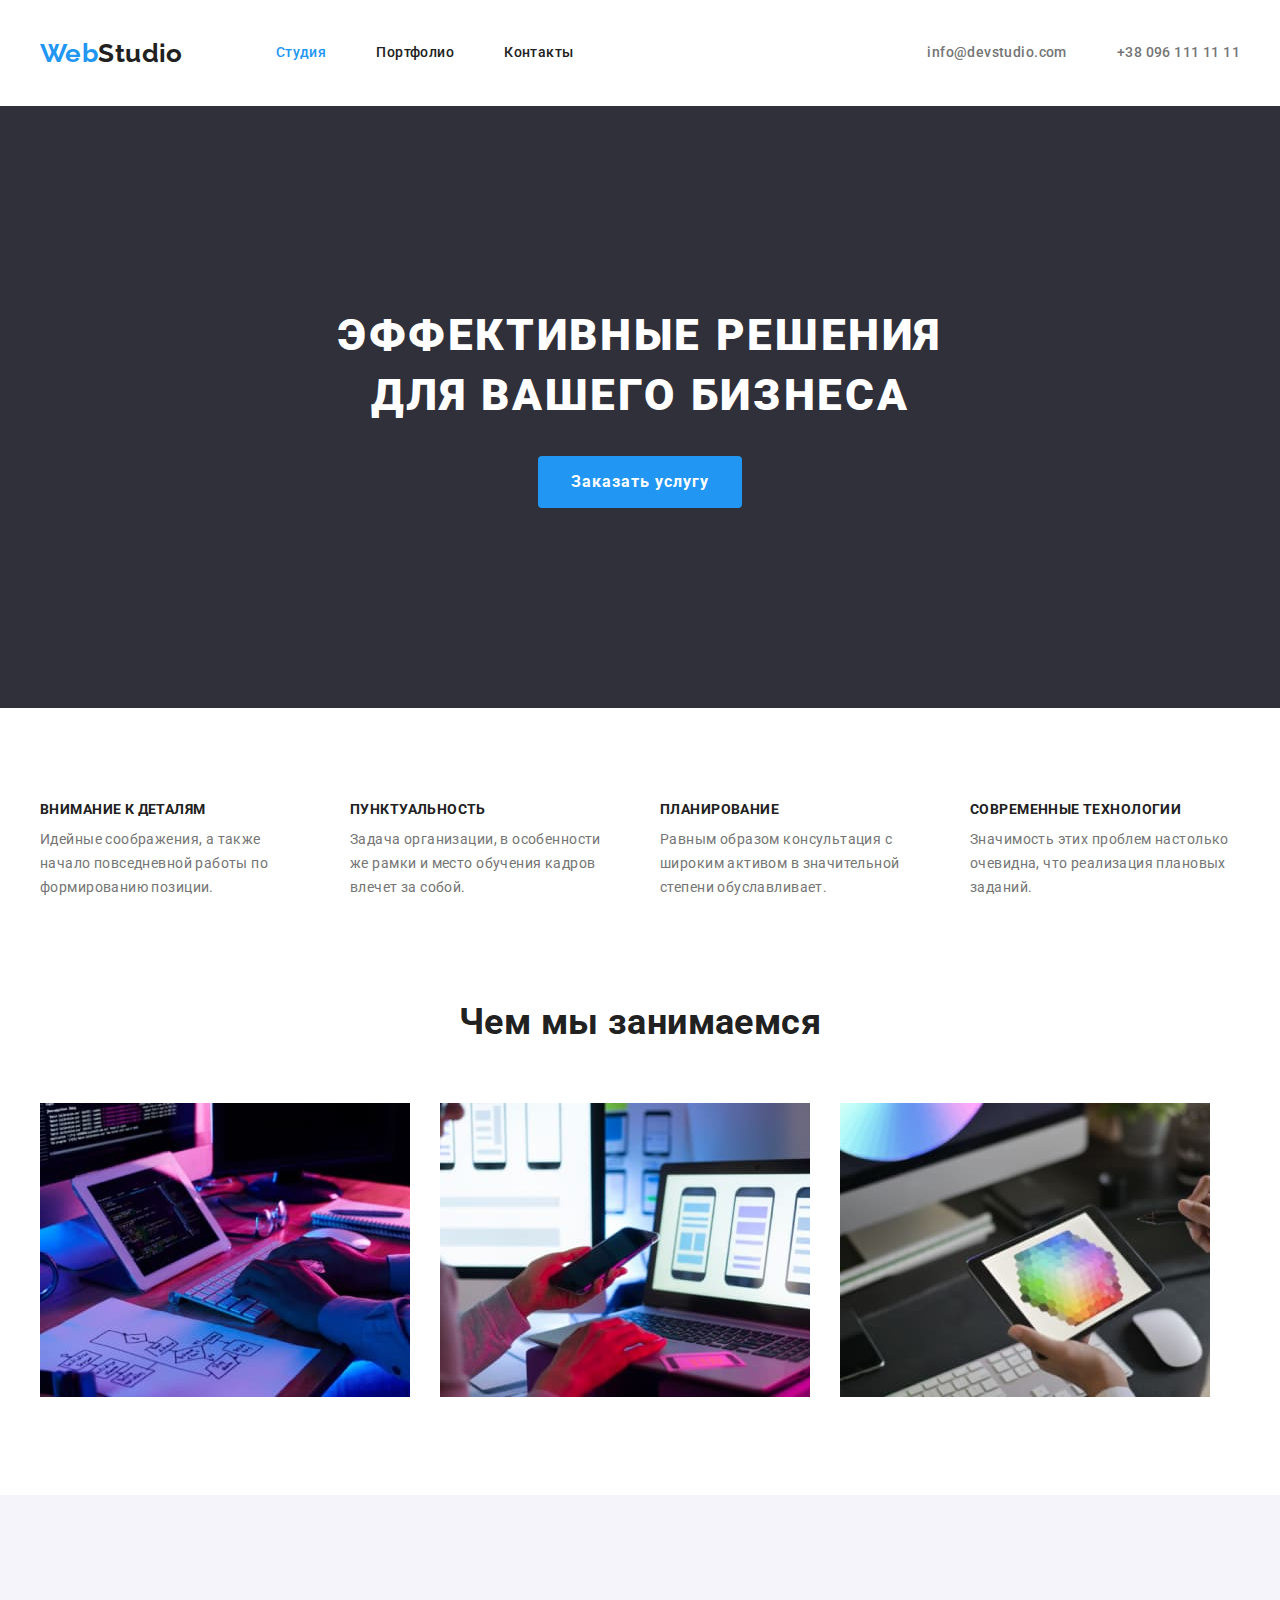
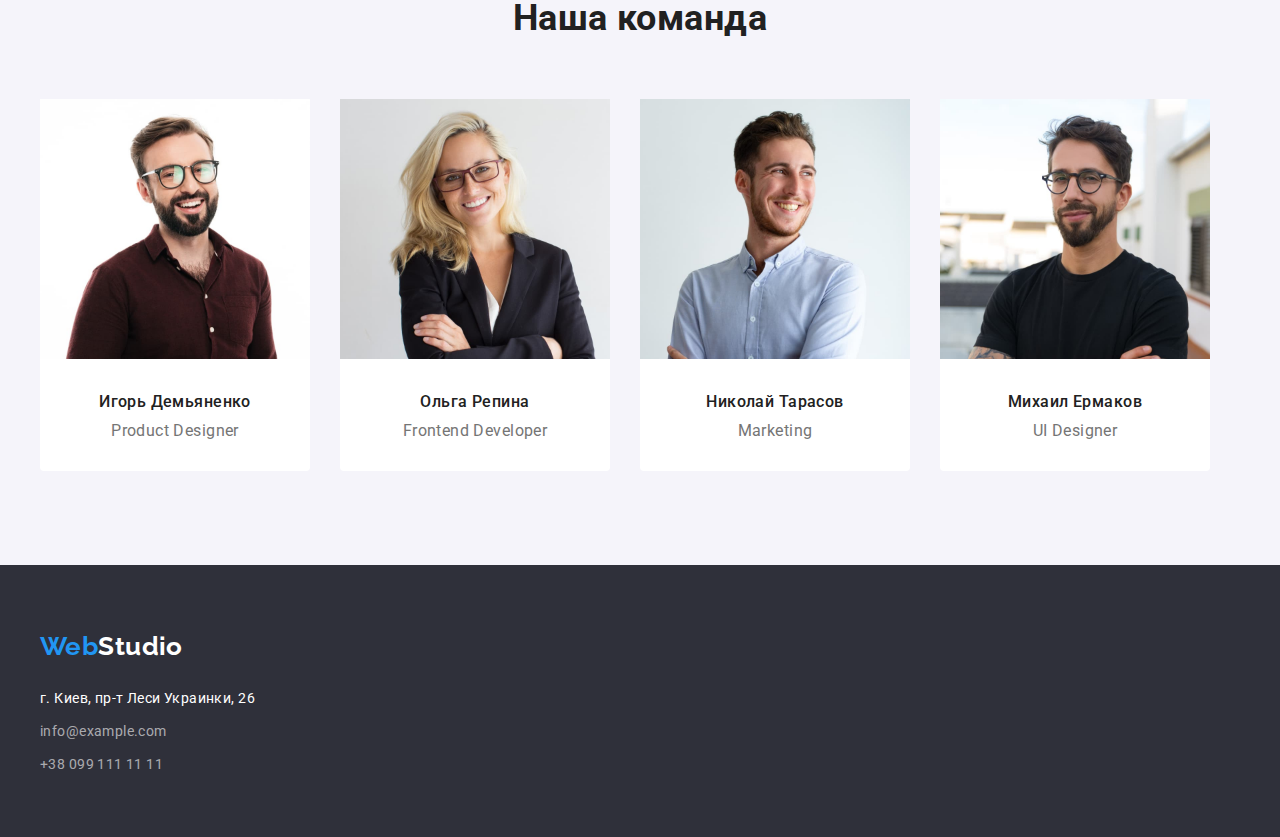
==== index.html @ 33254039 "Add files via upload" ====
<!DOCTYPE html>
<html lang="ru">

<head>
    <meta charset="UTF-8">
    <meta http-equiv="X-UA-Compatible" content="IE=edge">
    <meta name="viewport" content="width=device-width, initial-scale=1.0">
    <title>HW3</title>
    <link
        href="https://fonts.googleapis.com/css2?family=Raleway:wght@700&family=Roboto:wght@400;500;700;900&display=swap"
        rel="stylesheet">
    <link rel="stylesheet" href="css/modern-normalize.css">
    <link rel="stylesheet" href="css/styles.css">
</head>

<body>
    <header class="header">
        <div class="container">
            <a href="" class="logo"><span>Web</span>Studio</a>
            <nav>
                <ul class="menu-list">
                    <li class="menu-item"><a href="./index.html" class="link active">Студия</a></li>
                    <li class="menu-item"><a href="./portfolio.html" class="link">Портфолио</a></li>
                    <li class="menu-item"><a href="" class="link">Контакты</a></li>
                </ul>
            </nav>
            <ul class="contact-list">
                <li class="item"><a href="mailto:info@devstudio.com" class="link">info@devstudio.com</a></li>
                <li class="item"><a href="tel:+380961111111" class="link">+38 096 111 11 11</a></li>
            </ul>
        </div>
    </header>

    <main>
        <section class="hero">
            <h1 class="title">Эффективные решения <br> для вашего бизнеса</h1>
            <button type="button" class="btn">Заказать услугу</button>
        </section>

        <section class="section">
            <div class="container">
                <ul class="features-list">
                    <li class="features-item">
                        <h3 class="features-title">Внимание к деталям</h3>
                        <p class="features-text">Идейные соображения, а также начало повседневной работы по формированию позиции.</p>
                    </li>
                    <li class="features-item">
                        <h3 class="features-title">Пунктуальность</h3>
                        <p class="features-text">Задача организации, в особенности же рамки и место обучения кадров влечет за собой.</p>
                    </li>
                    <li class="features-item">
                        <h3 class="features-title">Планирование</h3>
                        <p class="features-text">Равным образом консультация с широким активом в значительной степени обуславливает.</p>
                    </li>
                    <li class="features-item">
                        <h3 class="features-title">Современные технологии</h3>
                        <p class="features-text">Значимость этих проблем настолько очевидна, что реализация плановых заданий.</p>
                    </li>
                </ul>
            </div>
        </section>

        <section class="section section-work">
            <h2 class="section-title">Чем мы занимаемся</h2>
            <div class="container">
                <ul class="work">
                    <li class="work-item">
                        <a href=""><img src="images/img1.jpg" alt="work at the computer" width="370"></a>
                    </li>
                    <li class="work-item">
                        <a href=""><img src="images/img2.jpg" alt="work at the phone" width="370"></a>
                    </li>
                    <li class="work-item">
                        <a href=""><img src="images/img3.jpg" alt="work at the tablet" width="370"></a>
                    </li>
                </ul>
            </div>
        </section>

        <section class="section section-team">
            <h2 class="section-title">Наша команда</h2>
            <div class="container">
                <ul class="team">
                    <li class="team-item">
                        <img src="images/photo1.jpg" alt="the guy in the picture" width="270">
                        <h3 class="team-title">Игорь Демьяненко</h3>
                        <p lang="en" class="team-text">Product Designer</p>
                    </li>
                    <li class="team-item">
                        <img src="images/photo2.jpg" alt="the girl in the picture" width="270">
                        <h3 class="team-title">Ольга Репина</h3>
                        <p lang="en" class="team-text">Frontend Developer</p>
                    </li>
                    <li class="team-item">
                        <img src="images/photo3.jpg" alt="the guy in the picture" width="270">
                        <h3 class="team-title">Николай Тарасов</h3>
                        <p lang="en" class="team-text">Marketing</p>
                    </li>
                    <li class="team-item">
                        <img src="images/photo4.jpg" alt="the guy in the picture" width="270">
                        <h3 class="team-title">Михаил Ермаков</h3>
                        <p lang="en" class="team-text">UI Designer</p>
                    </li>
                </ul>
            </div>
        </section>
    </main>

    <footer class="footer">
        <div class="container">
            <a href="" class="logo"><span>Web</span>Studio</a>
            <address class="footer-address">
                <p class="footer-text">г. Киев, пр-т Леси Украинки, 26</p>
                <a href="mailto:info@example.com" class="footer-link">info@example.com</a>
                <a href="tel:+380991111111" class="footer-link">+38 099 111 11 11</a>
            </address>
        </div>
    </footer>      
</body>

</html>
---- css/styles.css ----
:root {
    --primary-title-color: #212121;
    --primary-text-color: #757575;
    --blue-color: #2196f3;
    --primary-white-color: #ffffff;
    --bg-color: #2f303a;
    --secondary-bg-color: #F5F4FA;
}

body {
    font-size: 14px;
    line-height: 1.14;
    background-color: var(--primary-white-color);
    color: var(--primary-title-color);
    font-family: "Roboto", sans-serif;
    letter-spacing: 0.03em;
}

.active {
    color: var(--blue-color);
}

button {
    cursor: pointer;
}

a {
    color: inherit;
    text-decoration: none;
}

ul {
    list-style: none;
}

h1,
h2,
h3,
h4,
h5,
h6,
p,
ul {
    margin: 0;
    padding: 0;
}

.container {
    width: 1230px;
    padding: 0 15px;
    margin: 0 auto;
}

.section {
    padding: 94px 0;
}

/* Header */
.header {
    padding: 32px 0;
}
.header.portfolio {
    border-bottom: 1px solid #ECECEC;
}

.header .container {
    display: flex;
    align-items: center;
}

.logo {
    margin-right: 93px;

    font-family: "Raleway", sans-serif;
    font-weight: 700;
    font-size: 26px;
    line-height: 1.62;
}

.logo span {
    color: var(--blue-color);
}

.menu-list {
    display: flex;
    margin: 0 -25px;
}

.menu-list .link {
    padding: 15px 0;

    font-weight: 500;
}

.menu-item {
    margin: 0 25px;
}

.header .link:hover,
.header .link:focus {
    color: var(--blue-color);
}

.contact-list {
    display: flex;
    margin-left: auto;
}

.contact-list > .item:not(:last-child) {
    margin-right: 50px;
}

.contact-list .link {
    padding: 15px 0;

    color: var(--primary-text-color);
    font-weight: 500;
}

/* Hero */
.hero {
    padding: 200px 0;
    text-align: center;

    background-color: var(--bg-color);
}
.hero .title {
    margin-bottom: 30px;

    color: var(--primary-white-color);
    font-weight: 900;
    font-size: 44px;
    line-height: 1.36;
    text-align: center;
    letter-spacing: 0.06em;
    text-transform: uppercase;
}
.hero .btn {
    min-width: 200px;
    padding: 10px 32px;
    border: 1px solid transparent;
    border-radius: 4px;

    font-size: 16px;
    font-weight: 700;
    line-height: 1.87;
    letter-spacing: 0.06em;
    color: var(--primary-white-color);
    background-color: var(--blue-color);
}

/* Features */
.features-list {
    display: flex;
    flex-wrap: wrap;
    margin: -20px;
}
.features-item {
    width: 270px;
    margin: 20px;
}
.features-title {
    margin-bottom: 10px;

    font-size: 14px;
    line-height: 1.14;
    font-weight: 700;
    text-transform: uppercase;
}
.features-text {
    line-height: 1.71;
    color: var(--primary-text-color);
}

.section-title {
    margin-bottom: 50px;

    font-size: 36px;
    font-weight: 700;
    line-height: 1.66;
    text-align: center;
}

/* Work */
.section.section-work {
    padding-top: 0;
}
.work {
    display: flex;
    flex-wrap: wrap;
    margin: -15px;
}
.work-item {
    margin: 15px;
}

/* Team */
.section-team {
    background-color: var(--secondary-bg-color);
}
.team {
    display: flex;
    flex-wrap: wrap;
    margin: -15px;
}
.team-item {
    width: 270px;
    margin: 15px;
    padding-bottom: 30px;   
    text-align: center;
    border-radius: 0px 0px 4px 4px;

    background-color: var(--primary-white-color);
}
.team-title {
    margin-top: 30px;

    font-weight: 500;
    font-size: 16px;
    line-height: 1.18;
}
.team-text {
    margin-top: 10px;

    color: var(--primary-text-color);
    font-size: 16px;
    line-height: 1.18;
}

/* Portfolio */
.filter {
    display: flex;
    justify-content: center;
    margin: -8px;
    margin-bottom: 50px;
}
.filter-btn {
    margin: 8px;
    padding: 6px 22px;
    border: 1px solid transparent;
    border-radius: 4px;

    font-weight: 500;
    font-size: 16px;
    line-height: 1.62;
    background-color: #f5f4fa;
}
.filter-btn:hover,
.filter-btn:focus {
    color: var(--primary-white-color);
    background-color: var(--blue-color);
}

/* Projects */
.projects {
    display: flex;
    flex-wrap: wrap;
    margin: -15px;
}
.project-item {
    width: 370px;
    margin: 15px;
    padding-bottom: 20px;

    background-color: #ffffff;
    border: 1px solid #EEEEEE;
}
.project-img {
    width: 100%;
    margin-bottom: 20px;
}
.project-about {
    padding-left: 24px;
}
.project-title {
    margin-bottom: 4px;

    font-size: 18px;
    font-weight: 700;
    line-height: 2;
    letter-spacing: 0.06em;
}
.project-text {
    font-size: 16px;
    line-height: 1.87;
    color: var(--primary-text-color);
}

/* Footer */
.footer {
    padding: 60px 0;

    background-color: var(--bg-color);
}
.footer .logo {
    display: inline-block;
    margin-bottom: 20px;

    color: var(--primary-white-color);
}
.footer-address {
    display: flex;
    flex-direction: column;

    font-style: normal;
}
.footer-text {
    margin-bottom: 9px;

    color: var(--primary-white-color);
    line-height: 1.71;
}
.footer-link {
    line-height: 1.71;
    color: rgba(255, 255, 255, 0.6);
}
.footer-link:not(:last-child) {
    margin-bottom: 9px;
}
.footer-link:hover,
.footer-link:focus {
    color: var(--blue-color);
}
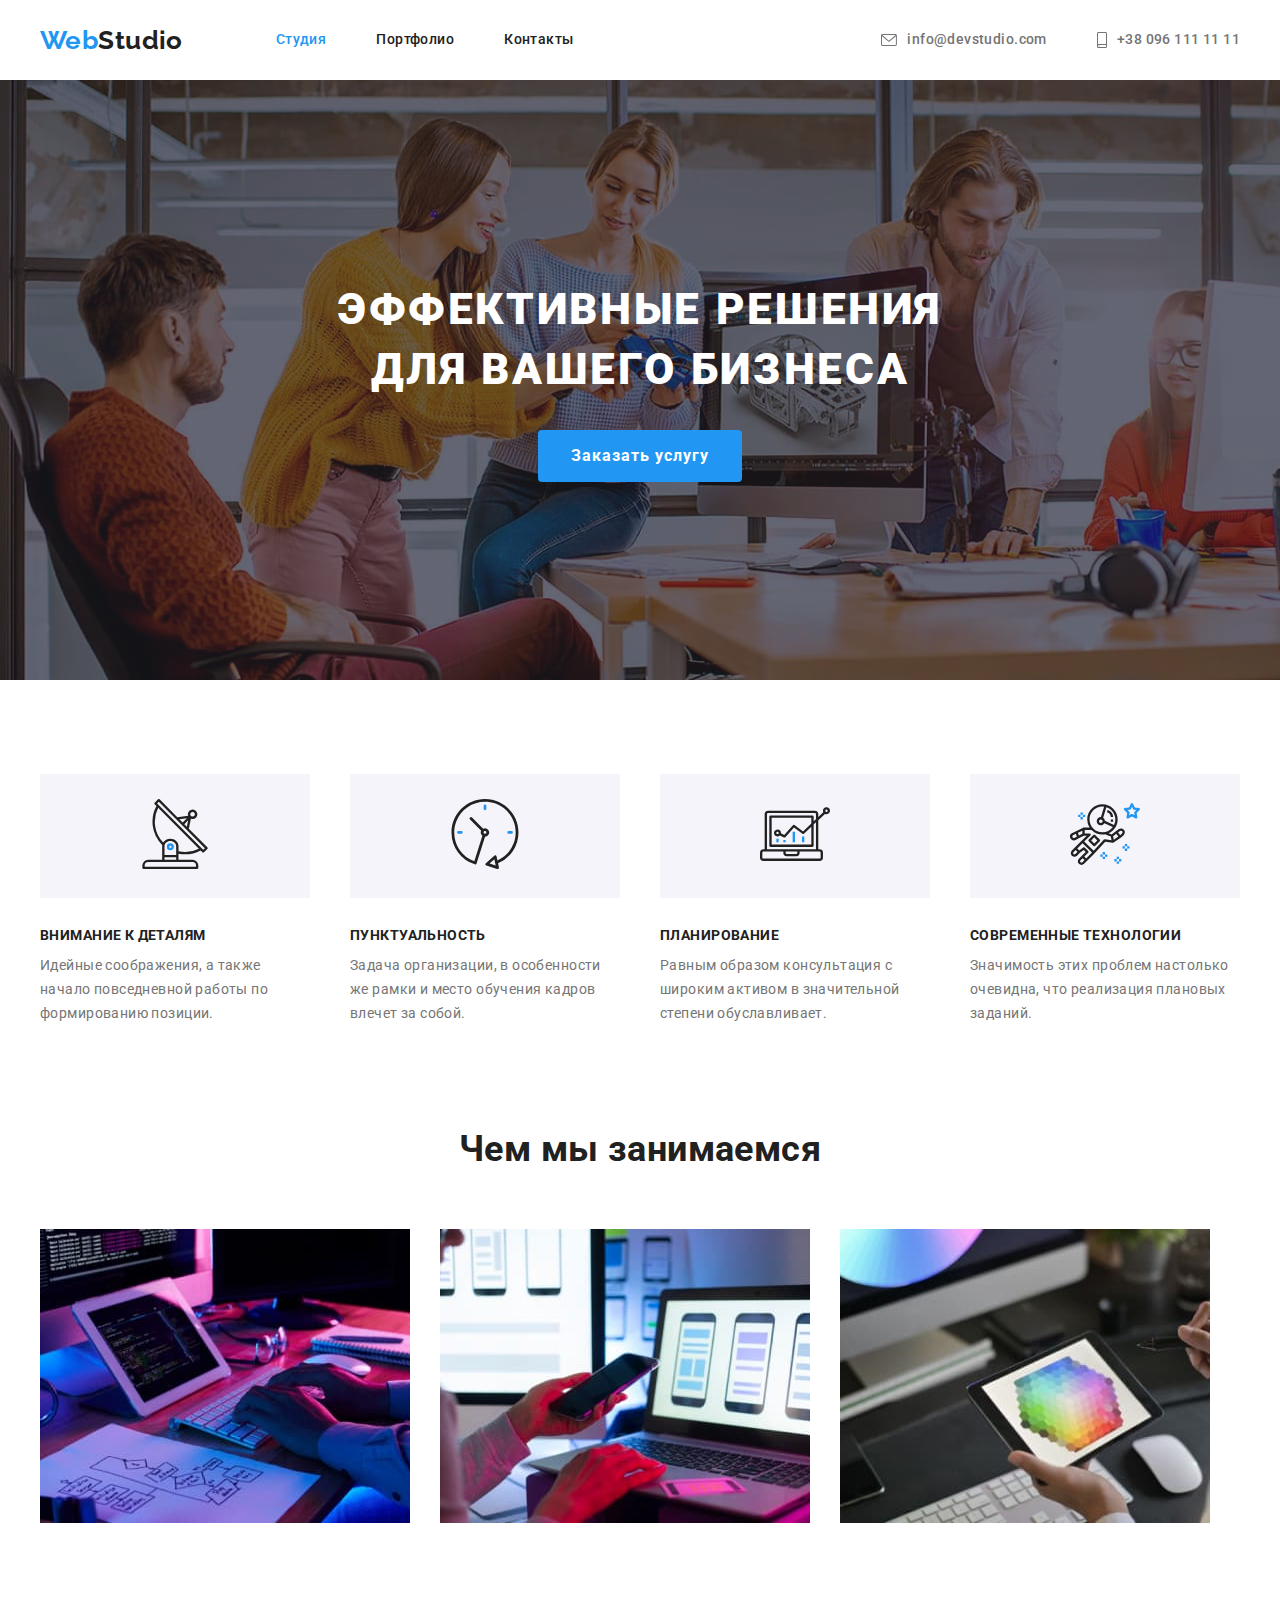
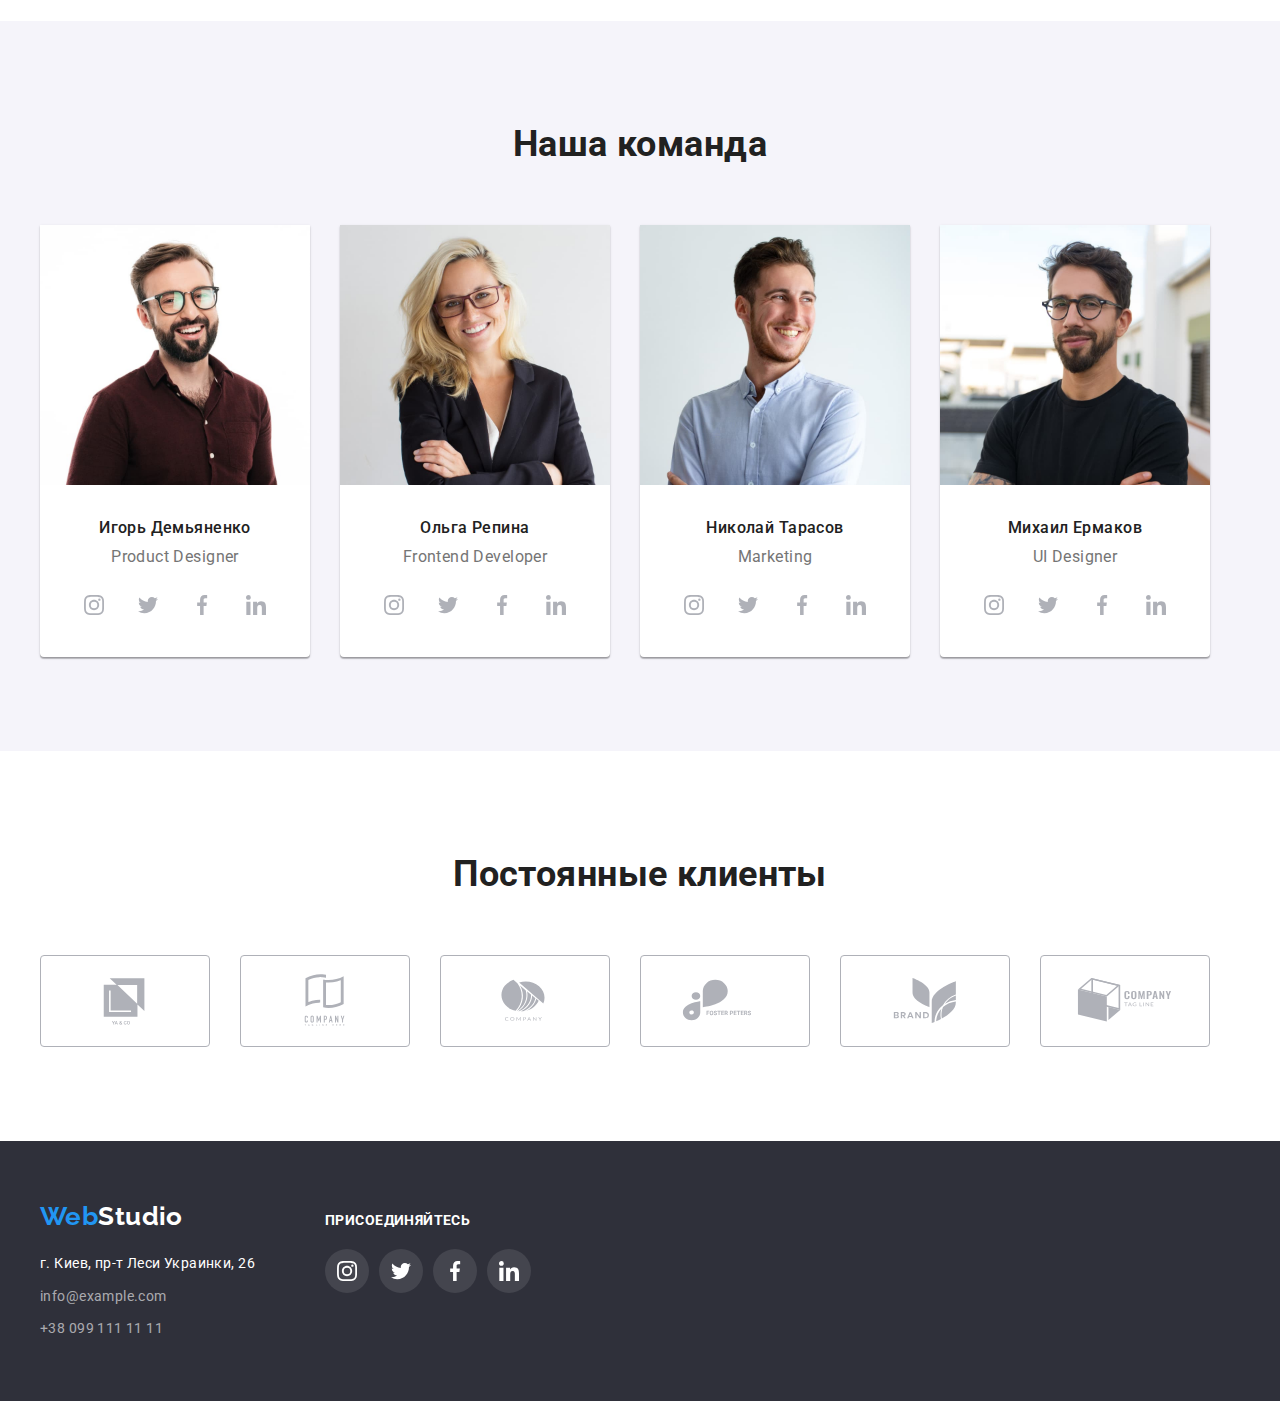
==== commit 8ba84ecc: "finished" ====
--- a/index.html
+++ b/index.html
@@ -25,8 +25,22 @@
                 </ul>
             </nav>
             <ul class="contact-list">
-                <li class="item"><a href="mailto:info@devstudio.com" class="link">info@devstudio.com</a></li>
-                <li class="item"><a href="tel:+380961111111" class="link">+38 096 111 11 11</a></li>
+                <li class="item">
+                    <a href="mailto:info@devstudio.com" class="link">
+                        <svg class="contact-icon icon-mail">
+                            <use href="./images/icon.svg#icon-icon-mail"></use>
+                        </svg>
+                        info@devstudio.com
+                    </a>
+                </li>
+                <li class="item">
+                    <a href="tel:+380961111111" class="link">
+                        <svg class="contact-icon icon-smartphone">
+                            <use href="./images/icon.svg#icon-smartphone"></use>
+                        </svg>
+                        +38 096 111 11 11
+                    </a>
+                </li>
             </ul>
         </div>
     </header>
@@ -41,20 +55,44 @@
             <div class="container">
                 <ul class="features-list">
                     <li class="features-item">
+                        <div class="features-icon">
+                            <svg class="icon" width="70" height="70">
+                                <use href="./images/icon.svg#icon-antenna"></use>
+                            </svg>
+                        </div>
                         <h3 class="features-title">Внимание к деталям</h3>
-                        <p class="features-text">Идейные соображения, а также начало повседневной работы по формированию позиции.</p>
+                        <p class="features-text">Идейные соображения, а также начало повседневной работы по формированию
+                            позиции.</p>
                     </li>
                     <li class="features-item">
+                        <div class="features-icon">
+                            <svg class="icon" width="70" height="70">
+                                <use href="./images/icon.svg#icon-clock"></use>
+                            </svg>
+                        </div>
                         <h3 class="features-title">Пунктуальность</h3>
-                        <p class="features-text">Задача организации, в особенности же рамки и место обучения кадров влечет за собой.</p>
+                        <p class="features-text">Задача организации, в особенности же рамки и место обучения кадров
+                            влечет за собой.</p>
                     </li>
                     <li class="features-item">
+                        <div class="features-icon">
+                            <svg class="icon" width="70" height="70">
+                                <use href="./images/icon.svg#icon-diagram"></use>
+                            </svg>
+                        </div>
                         <h3 class="features-title">Планирование</h3>
-                        <p class="features-text">Равным образом консультация с широким активом в значительной степени обуславливает.</p>
+                        <p class="features-text">Равным образом консультация с широким активом в значительной степени
+                            обуславливает.</p>
                     </li>
                     <li class="features-item">
+                        <div class="features-icon">
+                            <svg class="icon" width="70" height="70">
+                                <use href="./images/icon.svg#icon-astronaut"></use>
+                            </svg>
+                        </div>
                         <h3 class="features-title">Современные технологии</h3>
-                        <p class="features-text">Значимость этих проблем настолько очевидна, что реализация плановых заданий.</p>
+                        <p class="features-text">Значимость этих проблем настолько очевидна, что реализация плановых
+                            заданий.</p>
                     </li>
                 </ul>
             </div>
@@ -85,21 +123,159 @@
                         <img src="images/photo1.jpg" alt="the guy in the picture" width="270">
                         <h3 class="team-title">Игорь Демьяненко</h3>
                         <p lang="en" class="team-text">Product Designer</p>
+                        <div class="social">
+                            <a href="https://www.instagram.com/" class="social-link" target="_blank">
+                                <svg class="icon" width="70" height="70">
+                                    <use href="./images/icon.svg#icon-instagram-2"></use>
+                                </svg>
+                            </a>
+                            <a href="https://www.twitter.com/" class="social-link" target="_blank">
+                                <svg class="icon" width="70" height="70">
+                                    <use href="./images/icon.svg#icon-twitter-1"></use>
+                                </svg>
+                            </a>
+                            <a href="https://www.facebook.com/" class="social-link" target="_blank">
+                                <svg class="icon" width="70" height="70">
+                                    <use href="./images/icon.svg#icon-facebook-1"></use>
+                                </svg>
+                            </a>
+                            <a href="https://www.linkedin.com/" class="social-link" target="_blank">
+                                <svg class="icon" width="70" height="70">
+                                    <use href="./images/icon.svg#icon-linkedin-1"></use>
+                                </svg>
+                            </a>
+                        </div>
                     </li>
                     <li class="team-item">
                         <img src="images/photo2.jpg" alt="the girl in the picture" width="270">
                         <h3 class="team-title">Ольга Репина</h3>
                         <p lang="en" class="team-text">Frontend Developer</p>
+                        <div class="social">
+                            <a href="https://www.instagram.com/" class="social-link" target="_blank">
+                                <svg class="icon" width="70" height="70">
+                                    <use href="./images/icon.svg#icon-instagram-2"></use>
+                                </svg>
+                            </a>
+                            <a href="https://www.twitter.com/" class="social-link" target="_blank">
+                                <svg class="icon" width="70" height="70">
+                                    <use href="./images/icon.svg#icon-twitter-1"></use>
+                                </svg>
+                            </a>
+                            <a href="https://www.facebook.com/" class="social-link" target="_blank">
+                                <svg class="icon" width="70" height="70">
+                                    <use href="./images/icon.svg#icon-facebook-1"></use>
+                                </svg>
+                            </a>
+                            <a href="https://www.linkedin.com/" class="social-link" target="_blank">
+                                <svg class="icon" width="70" height="70">
+                                    <use href="./images/icon.svg#icon-linkedin-1"></use>
+                                </svg>
+                            </a>
+                        </div>
                     </li>
                     <li class="team-item">
                         <img src="images/photo3.jpg" alt="the guy in the picture" width="270">
                         <h3 class="team-title">Николай Тарасов</h3>
                         <p lang="en" class="team-text">Marketing</p>
+                        <div class="social">
+                            <a href="https://www.instagram.com/" class="social-link" target="_blank">
+                                <svg class="icon" width="70" height="70">
+                                    <use href="./images/icon.svg#icon-instagram-2"></use>
+                                </svg>
+                            </a>
+                            <a href="https://www.twitter.com/" class="social-link" target="_blank">
+                                <svg class="icon" width="70" height="70">
+                                    <use href="./images/icon.svg#icon-twitter-1"></use>
+                                </svg>
+                            </a>
+                            <a href="https://www.facebook.com/" class="social-link" target="_blank">
+                                <svg class="icon" width="70" height="70">
+                                    <use href="./images/icon.svg#icon-facebook-1"></use>
+                                </svg>
+                            </a>
+                            <a href="https://www.linkedin.com/" class="social-link" target="_blank">
+                                <svg class="icon" width="70" height="70">
+                                    <use href="./images/icon.svg#icon-linkedin-1"></use>
+                                </svg>
+                            </a>
+                        </div>
                     </li>
                     <li class="team-item">
                         <img src="images/photo4.jpg" alt="the guy in the picture" width="270">
                         <h3 class="team-title">Михаил Ермаков</h3>
                         <p lang="en" class="team-text">UI Designer</p>
+                        <div class="social">
+                            <a href="https://www.instagram.com/" class="social-link" target="_blank">
+                                <svg class="icon" width="70" height="70">
+                                    <use href="./images/icon.svg#icon-instagram-2"></use>
+                                </svg>
+                            </a>
+                            <a href="https://www.twitter.com/" class="social-link" target="_blank">
+                                <svg class="icon" width="70" height="70">
+                                    <use href="./images/icon.svg#icon-twitter-1"></use>
+                                </svg>
+                            </a>
+                            <a href="https://www.facebook.com/" class="social-link" target="_blank">
+                                <svg class="icon" width="70" height="70">
+                                    <use href="./images/icon.svg#icon-facebook-1"></use>
+                                </svg>
+                            </a>
+                            <a href="https://www.linkedin.com/" class="social-link" target="_blank">
+                                <svg class="icon" width="70" height="70">
+                                    <use href="./images/icon.svg#icon-linkedin-1"></use>
+                                </svg>
+                            </a>
+                        </div>
+                    </li>
+                </ul>
+            </div>
+        </section>
+
+        <section class="section section-clients">
+            <h2 class="section-title">Постоянные клиенты</h2>
+            <div class="container">
+                <ul class="clients-logo">
+                    <li class="clients-item">
+                        <a href="" class="link">
+                            <svg class="icon" width="106" height="60">
+                                <use href="./images/icon.svg#icon-Logo1"></use>
+                            </svg>
+                        </a>
+                    </li>
+                    <li class="clients-item">
+                        <a href="" class="link">
+                            <svg class="icon" width="106" height="60">
+                                <use href="./images/icon.svg#icon-Logo2"></use>
+                            </svg>
+                        </a>
+                    </li>
+                    <li class="clients-item">
+                        <a href="" class="link">
+                            <svg class="icon" width="106" height="60">
+                                <use href="./images/icon.svg#icon-Logo3"></use>
+                            </svg>
+                        </a>
+                    </li>
+                    <li class="clients-item">
+                        <a href="" class="link">
+                            <svg class="icon" width="106" height="60">
+                                <use href="./images/icon.svg#icon-Logo4"></use>
+                            </svg>
+                        </a>
+                    </li>
+                    <li class="clients-item">
+                        <a href="" class="link">
+                            <svg class="icon" width="106" height="60">
+                                <use href="./images/icon.svg#icon-Logo5"></use>
+                            </svg>
+                        </a>
+                    </li>
+                    <li class="clients-item">
+                        <a href="" class="link">
+                            <svg class="icon" width="106" height="60">
+                                <use href="./images/icon.svg#icon-Logo6"></use>
+                            </svg>
+                        </a>
                     </li>
                 </ul>
             </div>
@@ -108,14 +284,50 @@
 
     <footer class="footer">
         <div class="container">
-            <a href="" class="logo"><span>Web</span>Studio</a>
-            <address class="footer-address">
-                <p class="footer-text">г. Киев, пр-т Леси Украинки, 26</p>
-                <a href="mailto:info@example.com" class="footer-link">info@example.com</a>
-                <a href="tel:+380991111111" class="footer-link">+38 099 111 11 11</a>
-            </address>
+            <div class="footer-address">
+                <a href="" class="logo"><span>Web</span>Studio</a>
+                <address class="address">
+                    <p class="footer-text">г. Киев, пр-т Леси Украинки, 26</p>
+                    <a href="mailto:info@example.com" class="footer-link">info@example.com</a>
+                    <a href="tel:+380991111111" class="footer-link">+38 099 111 11 11</a>
+                </address>
+            </div>
+
+            <div class="footer-social">
+                <p class="text">присоединяйтесь</p>
+                <ul class="social-links">
+                    <li class="item">
+                        <a href="https://www.instagram.com/" class="social-link" target="_blank">
+                            <svg class="icon" width="70" height="70">
+                                <use href="./images/icon.svg#icon-instagram-2"></use>
+                            </svg>
+                        </a>
+                    </li>
+                    <li class="item">
+                        <a href="https://www.twitter.com/" class="social-link" target="_blank">
+                            <svg class="icon" width="70" height="70">
+                                <use href="./images/icon.svg#icon-twitter-1"></use>
+                            </svg>
+                        </a>
+                    </li>
+                    <li class="item">
+                        <a href="https://www.facebook.com/" class="social-link" target="_blank">
+                            <svg class="icon" width="70" height="70">
+                                <use href="./images/icon.svg#icon-facebook-1"></use>
+                            </svg>
+                        </a>
+                    </li>
+                    <li class="item">
+                        <a href="https://www.linkedin.com/" class="social-link" target="_blank">
+                            <svg class="icon" width="70" height="70">
+                                <use href="./images/icon.svg#icon-linkedin-1"></use>
+                            </svg>
+                        </a>
+                    </li>
+                </ul>
+            </div>
         </div>
-    </footer>      
+    </footer>
 </body>
 
 </html>--- a/css/styles.css
+++ b/css/styles.css
@@ -4,7 +4,8 @@
     --blue-color: #2196f3;
     --primary-white-color: #ffffff;
     --bg-color: #2f303a;
-    --secondary-bg-color: #F5F4FA;
+    --secondary-bg-color: #f5f4fa;
+    --grey-icon-color: #afb1b8;
 }
 
 body {
@@ -56,11 +57,8 @@
 }
 
 /* Header */
-.header {
-    padding: 32px 0;
-}
 .header.portfolio {
-    border-bottom: 1px solid #ECECEC;
+    border-bottom: 1px solid #ececec;
 }
 
 .header .container {
@@ -86,8 +84,10 @@
     margin: 0 -25px;
 }
 
-.menu-list .link {
-    padding: 15px 0;
+.link {
+    display: flex;
+    align-items: center;
+    padding: 32px 0;
 
     font-weight: 500;
 }
@@ -103,7 +103,27 @@
 
 .contact-list {
     display: flex;
+    align-items: center;
     margin-left: auto;
+}
+
+.contact-icon {
+    margin-right: 10px;
+    fill: var(--primary-text-color);
+}
+
+.contact-icon.icon-mail {
+    width: 16px;
+    height: 12px;
+}
+.contact-icon.icon-smartphone {
+    width: 10px;
+    height: 16px;
+}
+
+.link:hover .contact-icon,
+.link:focus .contact-icon {
+    fill: var(--blue-color);
 }
 
 .contact-list > .item:not(:last-child) {
@@ -111,18 +131,24 @@
 }
 
 .contact-list .link {
-    padding: 15px 0;
-
     color: var(--primary-text-color);
-    font-weight: 500;
 }
 
 /* Hero */
 .hero {
     padding: 200px 0;
+    height: 600px;
     text-align: center;
 
     background-color: var(--bg-color);
+    background-image: linear-gradient(
+            to right,
+            rgba(47, 48, 58, 0.4),
+            rgba(47, 48, 58, 0.4)
+        ),
+        url("../images/bg-hero.jpg");
+    background-repeat: no-repeat;
+    background-size: cover;
 }
 .hero .title {
     margin-bottom: 30px;
@@ -159,6 +185,12 @@
     width: 270px;
     margin: 20px;
 }
+.features-icon {
+    padding: 25px 100px;
+    margin-bottom: 30px;
+
+    background-color: var(--secondary-bg-color);
+}
 .features-title {
     margin-bottom: 10px;
 
@@ -206,11 +238,13 @@
 .team-item {
     width: 270px;
     margin: 15px;
-    padding-bottom: 30px;   
+    padding-bottom: 30px;
     text-align: center;
+
     border-radius: 0px 0px 4px 4px;
-
     background-color: var(--primary-white-color);
+    box-shadow: 0px 1px 3px rgba(0, 0, 0, 0.12), 0px 1px 1px rgba(0, 0, 0, 0.14),
+        0px 2px 1px rgba(0, 0, 0, 0.2);
 }
 .team-title {
     margin-top: 30px;
@@ -225,6 +259,68 @@
     color: var(--primary-text-color);
     font-size: 16px;
     line-height: 1.18;
+}
+
+.social {
+    display: flex;
+    justify-content: center;
+    margin-top: 16px;
+}
+.social-link {
+    display: flex;
+    align-items: center;
+    justify-content: center;
+    width: 44px;
+    height: 44px;
+    border-radius: 50%;
+}
+.social-link:not(:last-child),
+.footer .item:not(:last-child) {
+    margin-right: 10px;
+}
+.social-link .icon {
+    width: 20px;
+    height: 20px;
+    fill: var(--grey-icon-color);
+}
+.social-link:hover,
+.social-link:focus {
+    background-color: var(--blue-color);
+}
+.social-link:hover .icon,
+.social-link:focus .icon {
+    fill: var(--primary-white-color);
+}
+
+/* Clients */
+.clients-logo {
+    display: flex;
+    flex-wrap: wrap;
+    margin: -15px;
+}
+.clients-item {
+    margin: 15px;
+}
+.clients-logo .link {
+    align-items: center;
+    justify-content: center;
+    width: 170px;
+    height: 92px;
+
+    color: var(--grey-icon-color);
+    border: 1px solid var(--grey-icon-color);
+    border-radius: 4px;
+}
+.clients-logo .link:hover,
+.clients-logo .link:focus {
+    border-color: var(--blue-color);
+}
+.clients-item .icon {
+    fill: currentColor;
+}
+.clients-logo .link:hover .icon,
+.clients-logo .link:focus .icon {
+    fill: var(--blue-color);
 }
 
 /* Portfolio */
@@ -249,6 +345,7 @@
 .filter-btn:focus {
     color: var(--primary-white-color);
     background-color: var(--blue-color);
+    box-shadow: 0px 1px 1px rgba(0, 0, 0, 0.12), 0px 4px 4px rgba(0, 0, 0, 0.06), 1px 4px 6px rgba(0, 0, 0, 0.16);
 }
 
 /* Projects */
@@ -260,10 +357,18 @@
 .project-item {
     width: 370px;
     margin: 15px;
+
+    background-color: #ffffff;
+    border: 1px solid #eeeeee;
+}
+.project-link {
+    display: block;
     padding-bottom: 20px;
-
-    background-color: #ffffff;
-    border: 1px solid #EEEEEE;
+}
+.project-link:hover,
+.project-link:focus {
+    box-shadow: 0px 1px 1px rgba(0, 0, 0, 0.12), 0px 4px 4px rgba(0, 0, 0, 0.06),
+        1px 4px 6px rgba(0, 0, 0, 0.16);
 }
 .project-img {
     width: 100%;
@@ -292,13 +397,22 @@
 
     background-color: var(--bg-color);
 }
+.footer .container {
+    display: flex;
+    align-items: baseline;
+}
 .footer .logo {
     display: inline-block;
     margin-bottom: 20px;
+    margin-right: 0;
+    line-height: 1.19;
 
     color: var(--primary-white-color);
 }
 .footer-address {
+    margin-right: 70px;
+}
+.address {
     display: flex;
     flex-direction: column;
 
@@ -322,12 +436,23 @@
     color: var(--blue-color);
 }
 
-
-
-
-
-
-
-
-
-
+.footer-social .text {
+    margin-bottom: 20px;
+    font-weight: 700;
+
+    text-transform: uppercase;
+    color: var(--primary-white-color);
+}
+.footer .social-links {
+    display: flex;
+}
+.footer .social-link {
+    background-color: rgba(255, 255, 255, 0.1);
+}
+.footer .social-link:hover,
+.footer .social-link:focus {
+    background-color: var(--blue-color);
+}
+.footer .icon {
+    fill: var(--primary-white-color);
+}
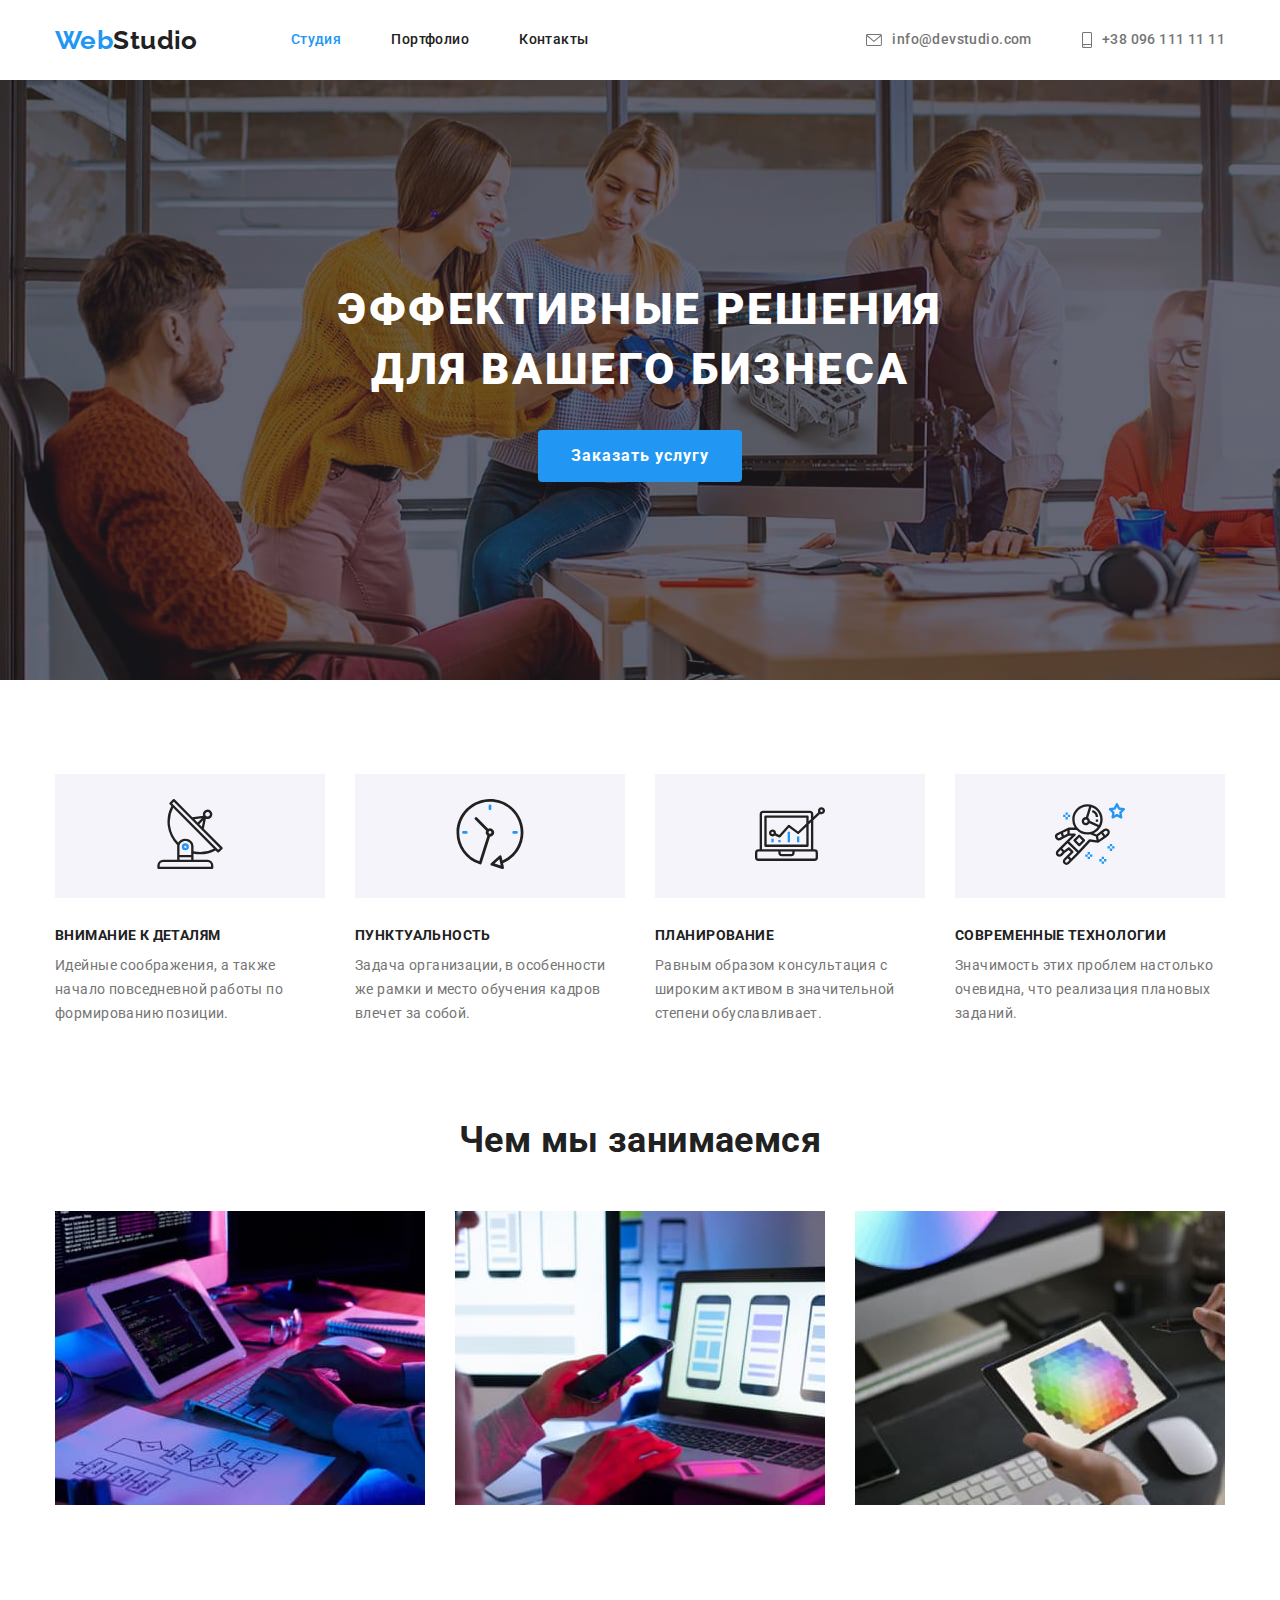
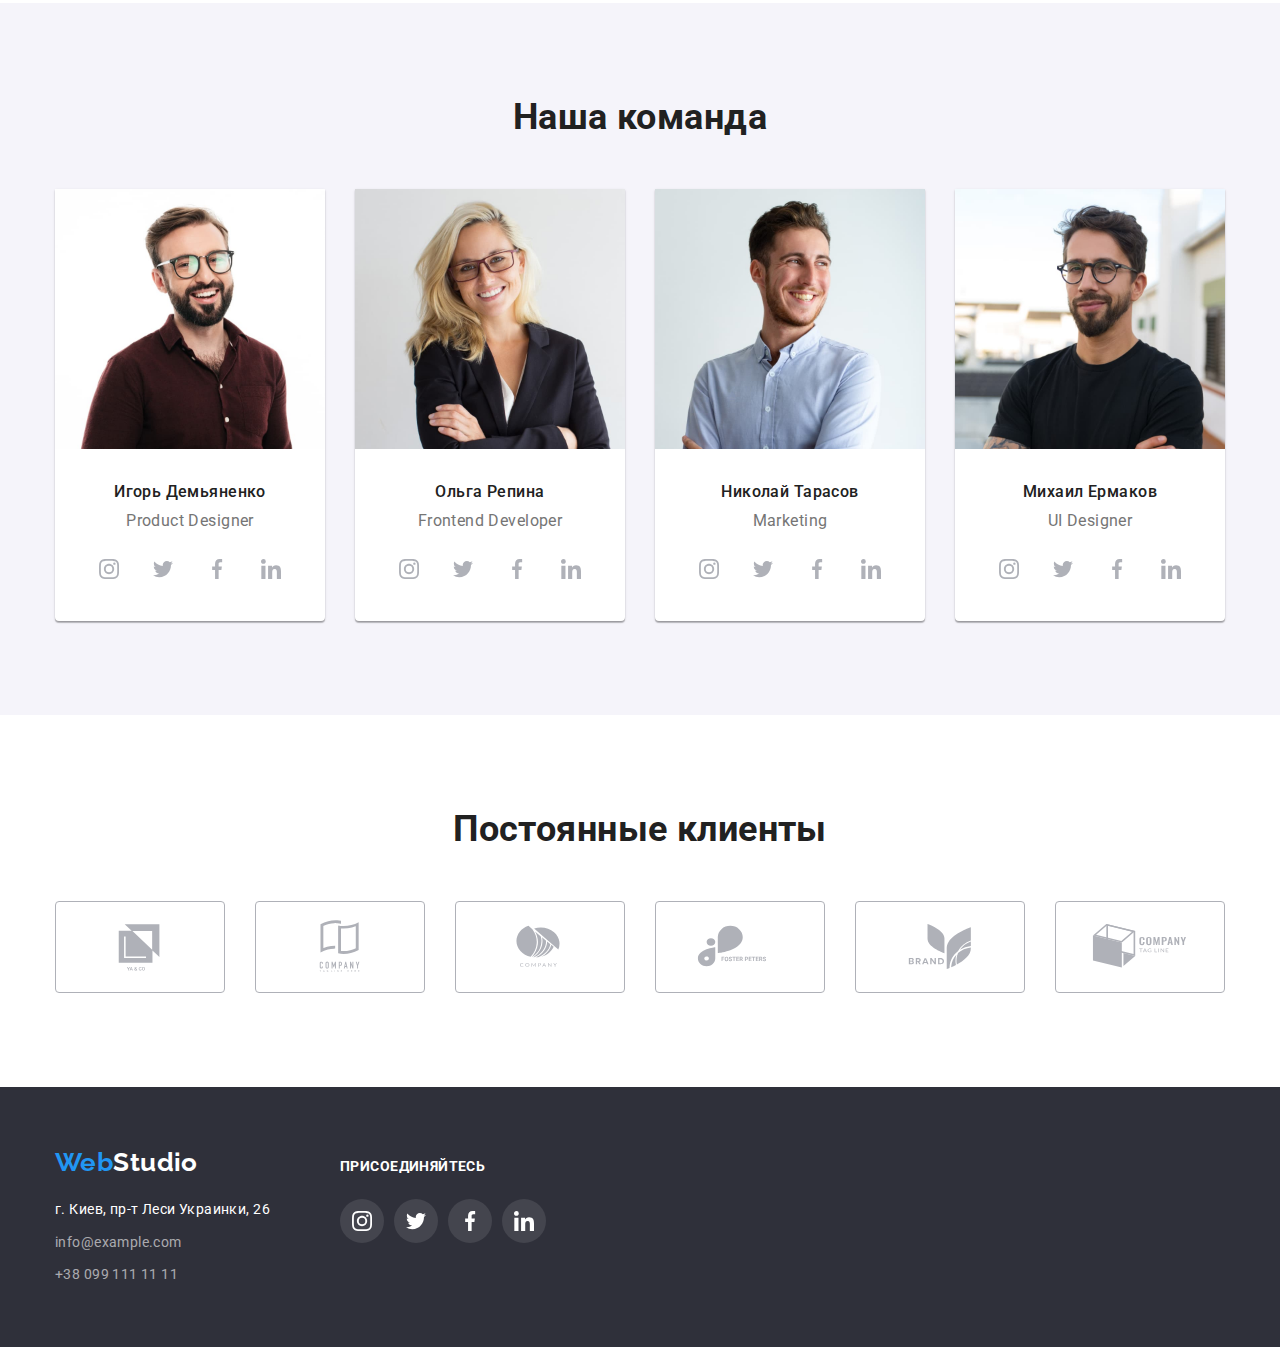
==== commit 1807e348: "added height to images" ====
--- a/index.html
+++ b/index.html
@@ -5,7 +5,7 @@
     <meta charset="UTF-8">
     <meta http-equiv="X-UA-Compatible" content="IE=edge">
     <meta name="viewport" content="width=device-width, initial-scale=1.0">
-    <title>HW3</title>
+    <title>Web Studio</title>
     <link
         href="https://fonts.googleapis.com/css2?family=Raleway:wght@700&family=Roboto:wght@400;500;700;900&display=swap"
         rel="stylesheet">
@@ -103,13 +103,13 @@
             <div class="container">
                 <ul class="work">
                     <li class="work-item">
-                        <a href=""><img src="images/img1.jpg" alt="work at the computer" width="370"></a>
+                        <a href=""><img src="images/img1.jpg" alt="work at the computer" width="370" height="294"></a>
                     </li>
                     <li class="work-item">
-                        <a href=""><img src="images/img2.jpg" alt="work at the phone" width="370"></a>
+                        <a href=""><img src="images/img2.jpg" alt="work at the phone" width="370" height="294"></a>
                     </li>
                     <li class="work-item">
-                        <a href=""><img src="images/img3.jpg" alt="work at the tablet" width="370"></a>
+                        <a href=""><img src="images/img3.jpg" alt="work at the tablet" width="370" height="294"></a>
                     </li>
                 </ul>
             </div>
@@ -120,7 +120,7 @@
             <div class="container">
                 <ul class="team">
                     <li class="team-item">
-                        <img src="images/photo1.jpg" alt="the guy in the picture" width="270">
+                        <img src="images/photo1.jpg" alt="the guy in the picture" width="270" height="260">
                         <h3 class="team-title">Игорь Демьяненко</h3>
                         <p lang="en" class="team-text">Product Designer</p>
                         <div class="social">
@@ -147,7 +147,7 @@
                         </div>
                     </li>
                     <li class="team-item">
-                        <img src="images/photo2.jpg" alt="the girl in the picture" width="270">
+                        <img src="images/photo2.jpg" alt="the girl in the picture" width="270" height="260">
                         <h3 class="team-title">Ольга Репина</h3>
                         <p lang="en" class="team-text">Frontend Developer</p>
                         <div class="social">
@@ -174,7 +174,7 @@
                         </div>
                     </li>
                     <li class="team-item">
-                        <img src="images/photo3.jpg" alt="the guy in the picture" width="270">
+                        <img src="images/photo3.jpg" alt="the guy in the picture" width="270" height="260">
                         <h3 class="team-title">Николай Тарасов</h3>
                         <p lang="en" class="team-text">Marketing</p>
                         <div class="social">
@@ -201,7 +201,7 @@
                         </div>
                     </li>
                     <li class="team-item">
-                        <img src="images/photo4.jpg" alt="the guy in the picture" width="270">
+                        <img src="images/photo4.jpg" alt="the guy in the picture" width="270" height="260">
                         <h3 class="team-title">Михаил Ермаков</h3>
                         <p lang="en" class="team-text">UI Designer</p>
                         <div class="social">
--- a/css/styles.css
+++ b/css/styles.css
@@ -47,7 +47,7 @@
 }
 
 .container {
-    width: 1230px;
+    width: 1200px;
     padding: 0 15px;
     margin: 0 auto;
 }
@@ -138,6 +138,7 @@
 .hero {
     padding: 200px 0;
     height: 600px;
+    max-width: 1600px;
     text-align: center;
 
     background-color: var(--bg-color);
@@ -179,11 +180,11 @@
 .features-list {
     display: flex;
     flex-wrap: wrap;
-    margin: -20px;
+    margin: -15px;
 }
 .features-item {
     width: 270px;
-    margin: 20px;
+    margin: 15px;
 }
 .features-icon {
     padding: 25px 100px;
@@ -209,7 +210,7 @@
 
     font-size: 36px;
     font-weight: 700;
-    line-height: 1.66;
+    line-height: 1.16;
     text-align: center;
 }
 
@@ -224,6 +225,10 @@
 }
 .work-item {
     margin: 15px;
+}
+
+.work-item a {
+    display: block;
 }
 
 /* Team */
@@ -327,11 +332,11 @@
 .filter {
     display: flex;
     justify-content: center;
-    margin: -8px;
+    margin: -4px;
     margin-bottom: 50px;
 }
 .filter-btn {
-    margin: 8px;
+    margin: 4px;
     padding: 6px 22px;
     border: 1px solid transparent;
     border-radius: 4px;
@@ -439,6 +444,7 @@
 .footer-social .text {
     margin-bottom: 20px;
     font-weight: 700;
+    line-height: 1.71;
 
     text-transform: uppercase;
     color: var(--primary-white-color);
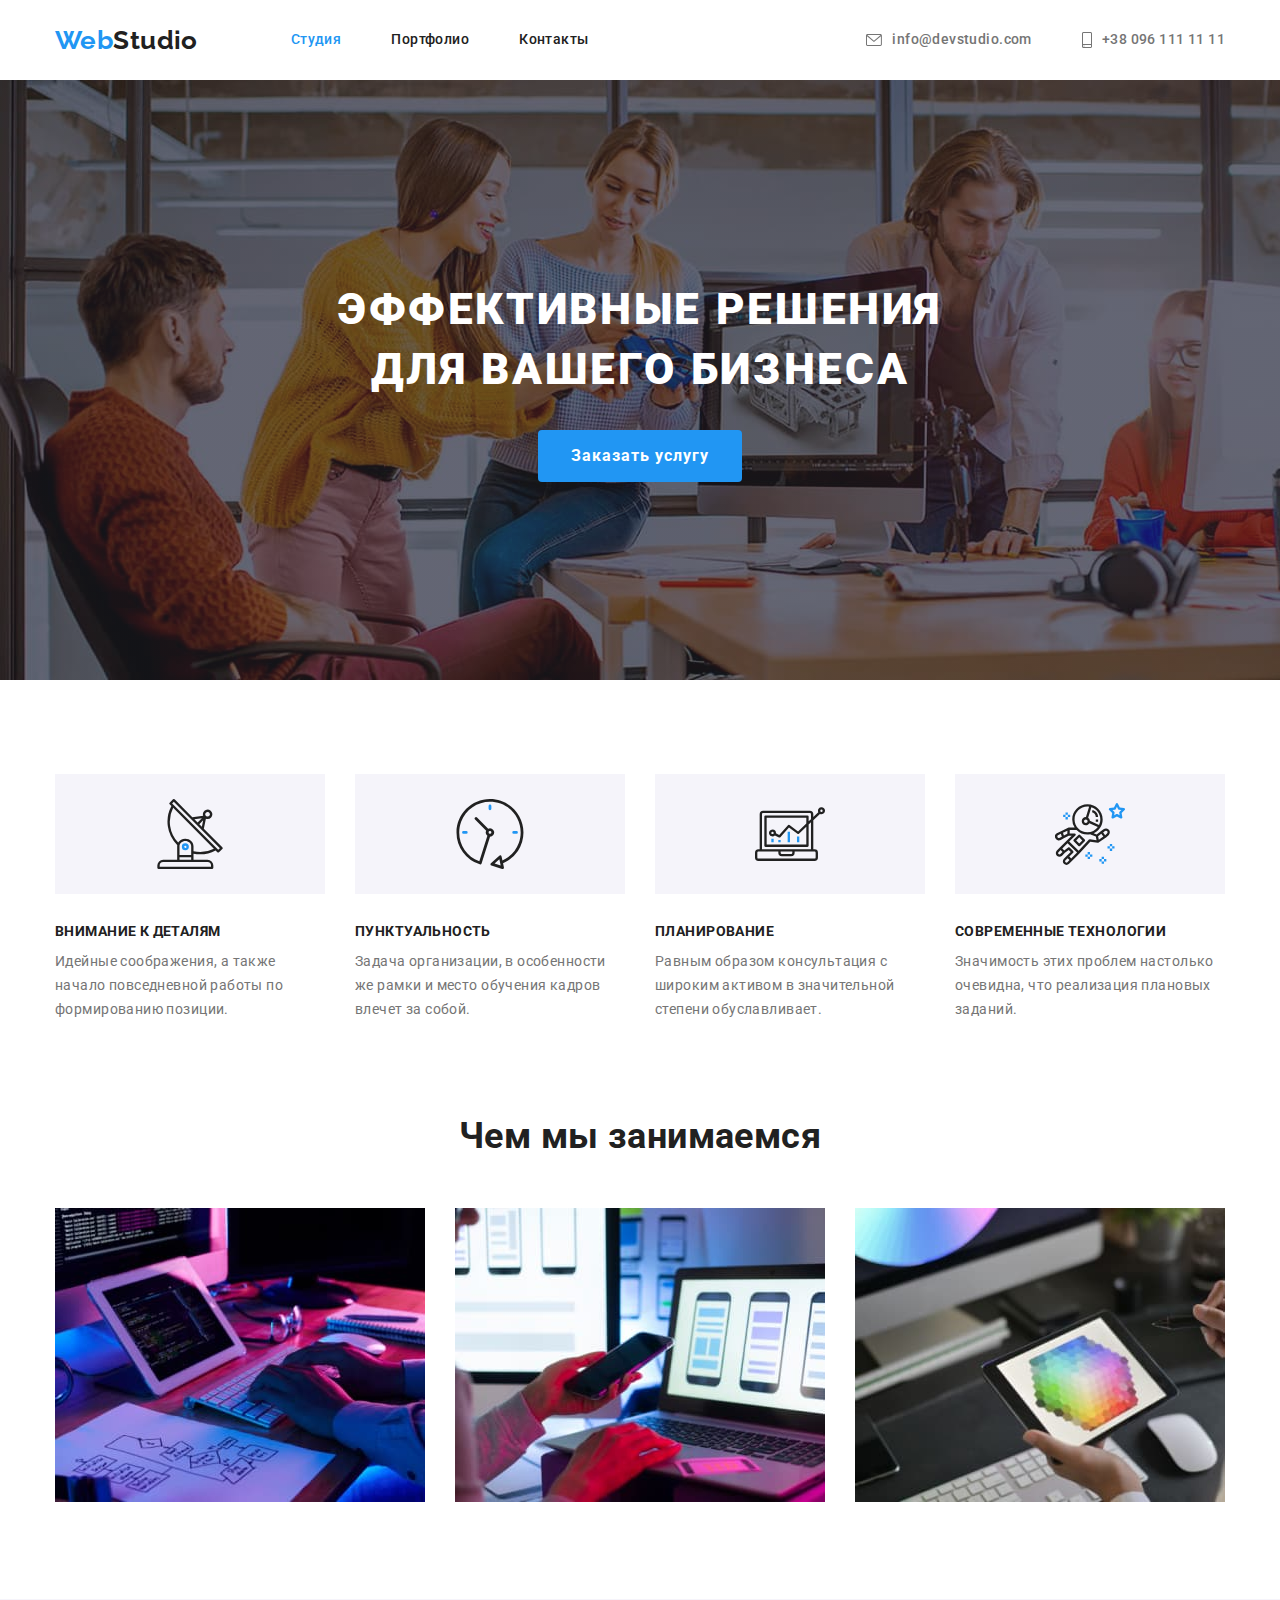
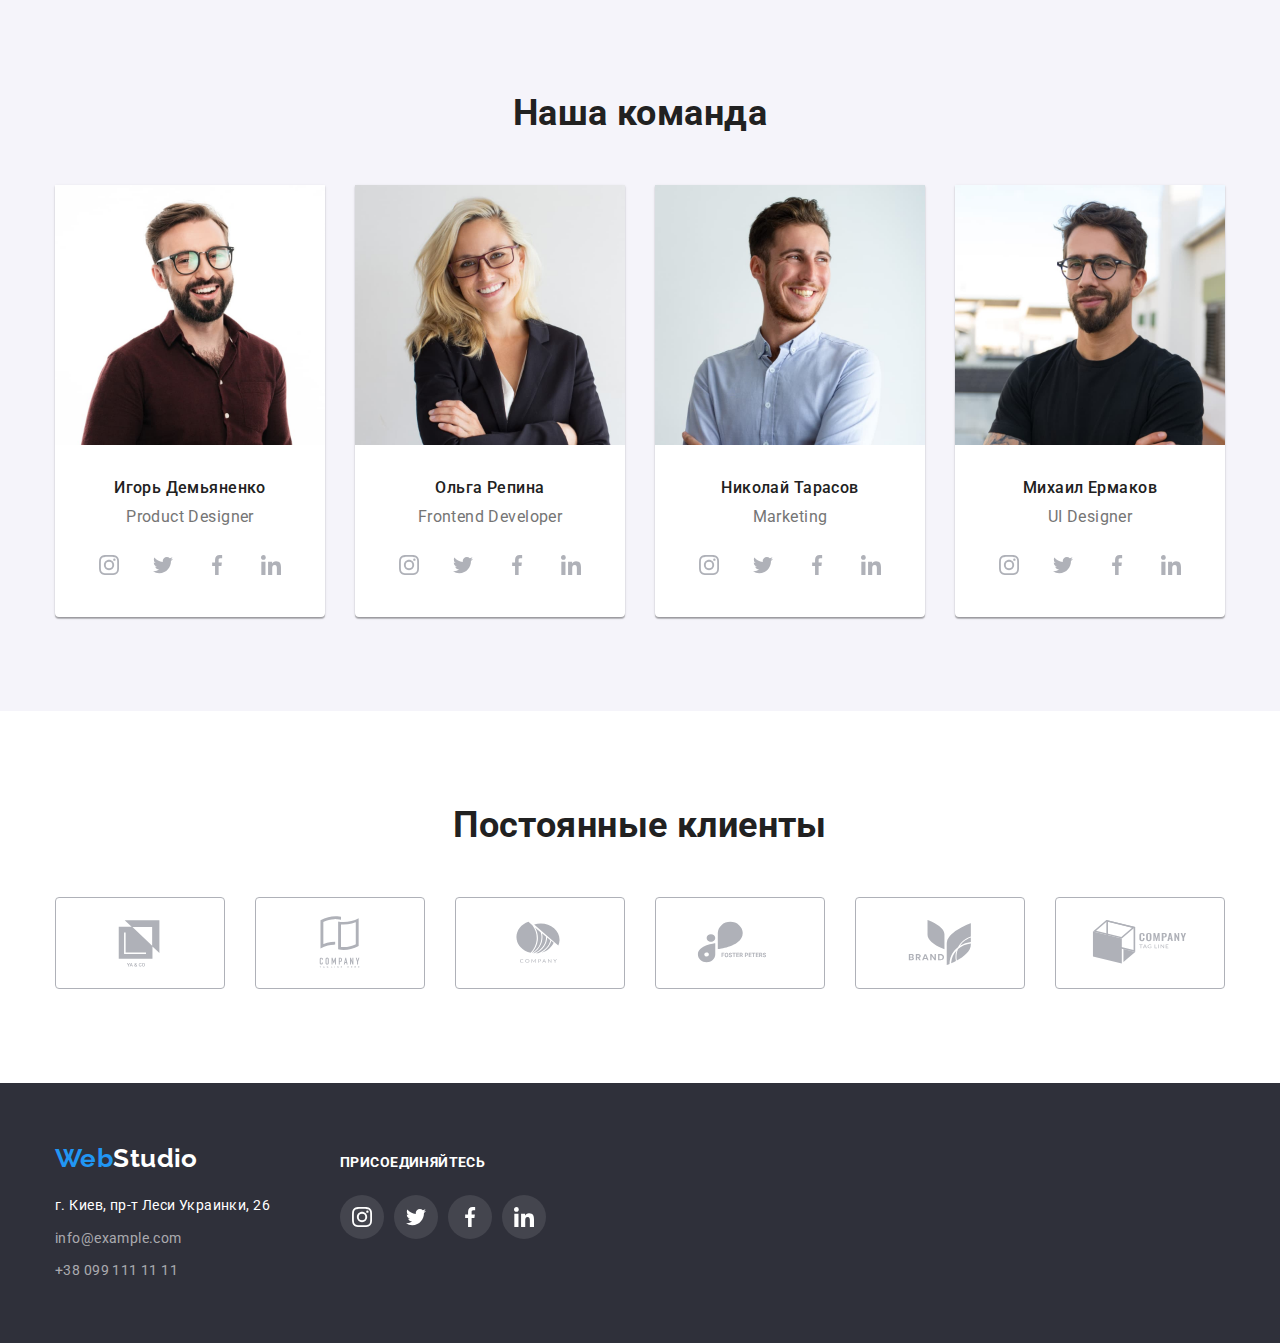
==== commit bb43b64d: "Fixed bugs" ====
--- a/index.html
+++ b/index.html
@@ -236,42 +236,42 @@
             <div class="container">
                 <ul class="clients-logo">
                     <li class="clients-item">
-                        <a href="" class="link">
+                        <a href="" class="clients-item-link">
                             <svg class="icon" width="106" height="60">
                                 <use href="./images/icon.svg#icon-Logo1"></use>
                             </svg>
                         </a>
                     </li>
                     <li class="clients-item">
-                        <a href="" class="link">
+                        <a href="" class="clients-item-link">
                             <svg class="icon" width="106" height="60">
                                 <use href="./images/icon.svg#icon-Logo2"></use>
                             </svg>
                         </a>
                     </li>
                     <li class="clients-item">
-                        <a href="" class="link">
+                        <a href="" class="clients-item-link">
                             <svg class="icon" width="106" height="60">
                                 <use href="./images/icon.svg#icon-Logo3"></use>
                             </svg>
                         </a>
                     </li>
                     <li class="clients-item">
-                        <a href="" class="link">
+                        <a href="" class="clients-item-link">
                             <svg class="icon" width="106" height="60">
                                 <use href="./images/icon.svg#icon-Logo4"></use>
                             </svg>
                         </a>
                     </li>
                     <li class="clients-item">
-                        <a href="" class="link">
+                        <a href="" class="clients-item-link">
                             <svg class="icon" width="106" height="60">
                                 <use href="./images/icon.svg#icon-Logo5"></use>
                             </svg>
                         </a>
                     </li>
                     <li class="clients-item">
-                        <a href="" class="link">
+                        <a href="" class="clients-item-link">
                             <svg class="icon" width="106" height="60">
                                 <use href="./images/icon.svg#icon-Logo6"></use>
                             </svg>
--- a/css/styles.css
+++ b/css/styles.css
@@ -136,6 +136,7 @@
 
 /* Hero */
 .hero {
+    margin: 0 auto;
     padding: 200px 0;
     height: 600px;
     max-width: 1600px;
@@ -187,8 +188,11 @@
     margin: 15px;
 }
 .features-icon {
-    padding: 25px 100px;
+    display: flex;
+    justify-content: center;
+    align-items: center;
     margin-bottom: 30px;
+    height: 120px;
 
     background-color: var(--secondary-bg-color);
 }
@@ -306,25 +310,26 @@
 .clients-item {
     margin: 15px;
 }
-.clients-logo .link {
+.clients-item-link {
+    display: flex;
     align-items: center;
     justify-content: center;
-    width: 170px;
+    min-width: 170px;
     height: 92px;
 
     color: var(--grey-icon-color);
     border: 1px solid var(--grey-icon-color);
     border-radius: 4px;
 }
-.clients-logo .link:hover,
-.clients-logo .link:focus {
+.clients-item-link:hover,
+.clients-item-link:focus {
     border-color: var(--blue-color);
 }
 .clients-item .icon {
     fill: currentColor;
 }
-.clients-logo .link:hover .icon,
-.clients-logo .link:focus .icon {
+.clients-item-link:hover .icon,
+.clients-item-link:focus .icon {
     fill: var(--blue-color);
 }
 
@@ -350,7 +355,8 @@
 .filter-btn:focus {
     color: var(--primary-white-color);
     background-color: var(--blue-color);
-    box-shadow: 0px 1px 1px rgba(0, 0, 0, 0.12), 0px 4px 4px rgba(0, 0, 0, 0.06), 1px 4px 6px rgba(0, 0, 0, 0.16);
+    box-shadow: 0px 1px 1px rgba(0, 0, 0, 0.12), 0px 4px 4px rgba(0, 0, 0, 0.06),
+        1px 4px 6px rgba(0, 0, 0, 0.16);
 }
 
 /* Projects */
